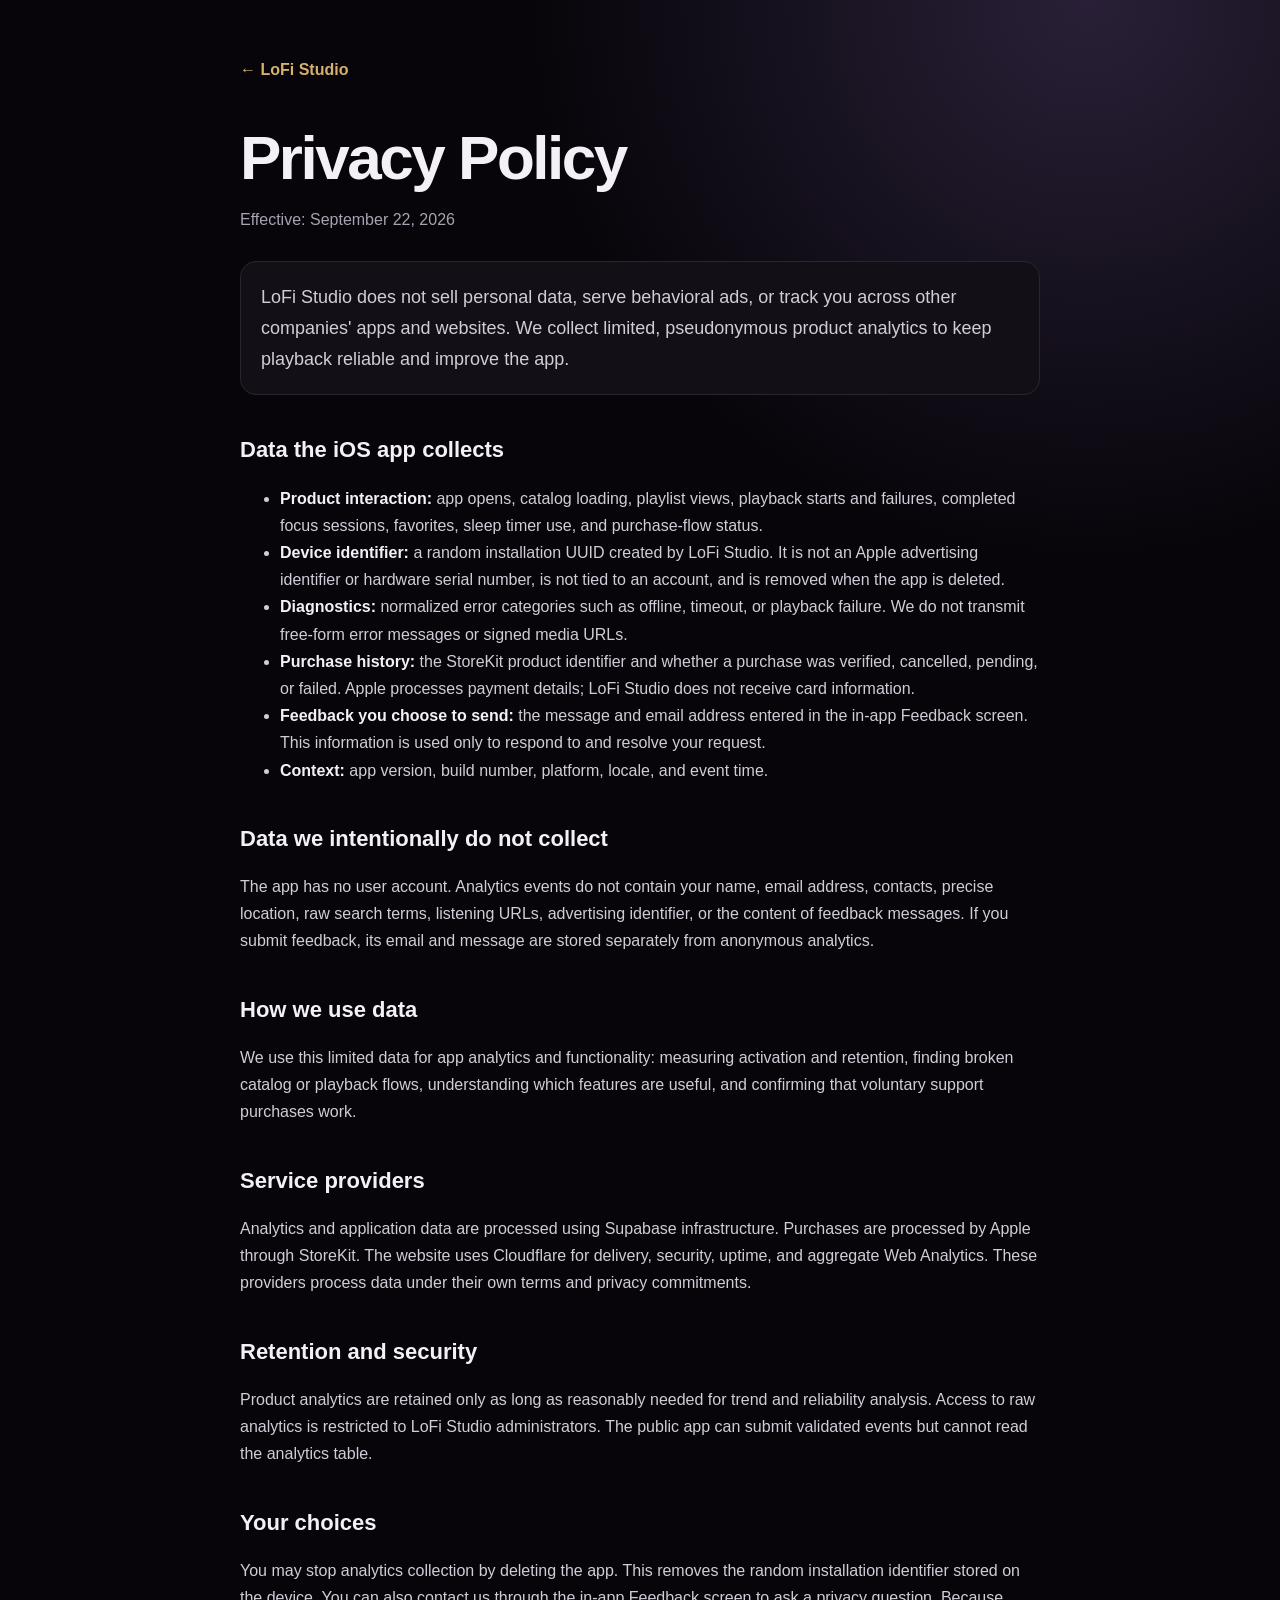
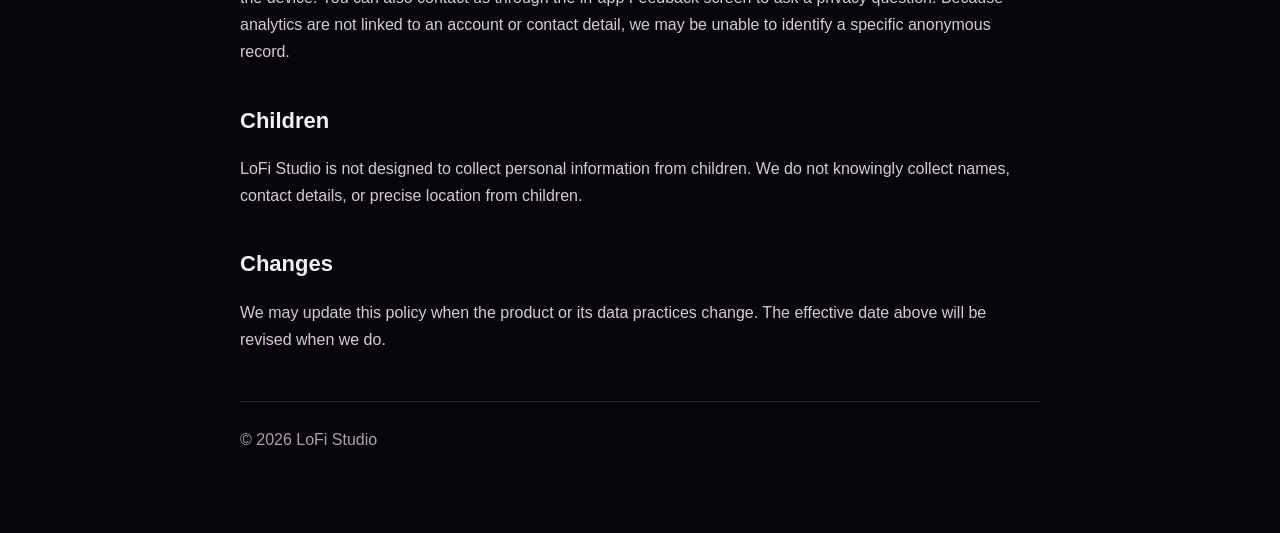
==== privacy.html @ b5f96904 "Improve focus messaging, App Store links, and privacy page" ====
<!doctype html>
<html lang="en">
<head>
    <meta charset="utf-8">
    <meta name="viewport" content="width=device-width,initial-scale=1">
    <title>Privacy Policy | LoFi Studio</title>
    <meta name="description" content="LoFi Studio privacy policy and information about anonymous product analytics.">
    <meta name="theme-color" content="#07050a">
    <link rel="canonical" href="https://lofistudio.app/privacy.html">
    <link rel="icon" type="image/png" href="https://fav.farm/🎧">
    <style>
        :root{color-scheme:dark;--bg:#07050a;--card:#121016;--text:#f4f0f7;--muted:#aaa1b1;--line:#2a2530;--accent:#d7b16b}*{box-sizing:border-box}body{margin:0;background:radial-gradient(circle at 85% 0,#292037,transparent 35rem),var(--bg);color:var(--text);font:16px/1.7 -apple-system,BlinkMacSystemFont,"Segoe UI",sans-serif}.wrap{width:min(800px,calc(100% - 32px));margin:auto;padding:56px 0 80px}a{color:var(--accent)}.back{text-decoration:none;font-weight:700}h1{font-size:clamp(38px,7vw,62px);line-height:1.05;letter-spacing:-.04em;margin:42px 0 12px}h2{font-size:22px;margin:36px 0 8px}.date{color:var(--muted)}.summary{margin:28px 0;padding:20px;border:1px solid var(--line);border-radius:16px;background:var(--card);font-size:18px}p,li{color:#d3ccd8}strong{color:var(--text)}footer{margin-top:48px;padding-top:24px;border-top:1px solid var(--line);color:var(--muted)}
    </style>
</head>
<body><main class="wrap">
    <a class="back" href="/">← LoFi Studio</a>
    <h1>Privacy Policy</h1>
    <p class="date">Effective: September 22, 2026</p>
    <p class="summary">LoFi Studio does not sell personal data, serve behavioral ads, or track you across other companies' apps and websites. We collect limited, pseudonymous product analytics to keep playback reliable and improve the app.</p>

    <h2>Data the iOS app collects</h2>
    <ul>
        <li><strong>Product interaction:</strong> app opens, catalog loading, playlist views, playback starts and failures, completed focus sessions, favorites, sleep timer use, and purchase-flow status.</li>
        <li><strong>Device identifier:</strong> a random installation UUID created by LoFi Studio. It is not an Apple advertising identifier or hardware serial number, is not tied to an account, and is removed when the app is deleted.</li>
        <li><strong>Diagnostics:</strong> normalized error categories such as offline, timeout, or playback failure. We do not transmit free-form error messages or signed media URLs.</li>
        <li><strong>Purchase history:</strong> the StoreKit product identifier and whether a purchase was verified, cancelled, pending, or failed. Apple processes payment details; LoFi Studio does not receive card information.</li>
        <li><strong>Feedback you choose to send:</strong> the message and email address entered in the in-app Feedback screen. This information is used only to respond to and resolve your request.</li>
        <li><strong>Context:</strong> app version, build number, platform, locale, and event time.</li>
    </ul>

    <h2>Data we intentionally do not collect</h2>
    <p>The app has no user account. Analytics events do not contain your name, email address, contacts, precise location, raw search terms, listening URLs, advertising identifier, or the content of feedback messages. If you submit feedback, its email and message are stored separately from anonymous analytics.</p>

    <h2>How we use data</h2>
    <p>We use this limited data for app analytics and functionality: measuring activation and retention, finding broken catalog or playback flows, understanding which features are useful, and confirming that voluntary support purchases work.</p>

    <h2>Service providers</h2>
    <p>Analytics and application data are processed using Supabase infrastructure. Purchases are processed by Apple through StoreKit. The website uses Cloudflare for delivery, security, uptime, and aggregate Web Analytics. These providers process data under their own terms and privacy commitments.</p>

    <h2>Retention and security</h2>
    <p>Product analytics are retained only as long as reasonably needed for trend and reliability analysis. Access to raw analytics is restricted to LoFi Studio administrators. The public app can submit validated events but cannot read the analytics table.</p>

    <h2>Your choices</h2>
    <p>You may stop analytics collection by deleting the app. This removes the random installation identifier stored on the device. You can also contact us through the in-app Feedback screen to ask a privacy question. Because analytics are not linked to an account or contact detail, we may be unable to identify a specific anonymous record.</p>

    <h2>Children</h2>
    <p>LoFi Studio is not designed to collect personal information from children. We do not knowingly collect names, contact details, or precise location from children.</p>

    <h2>Changes</h2>
    <p>We may update this policy when the product or its data practices change. The effective date above will be revised when we do.</p>

    <footer>© 2026 LoFi Studio</footer>
</main></body>
</html>
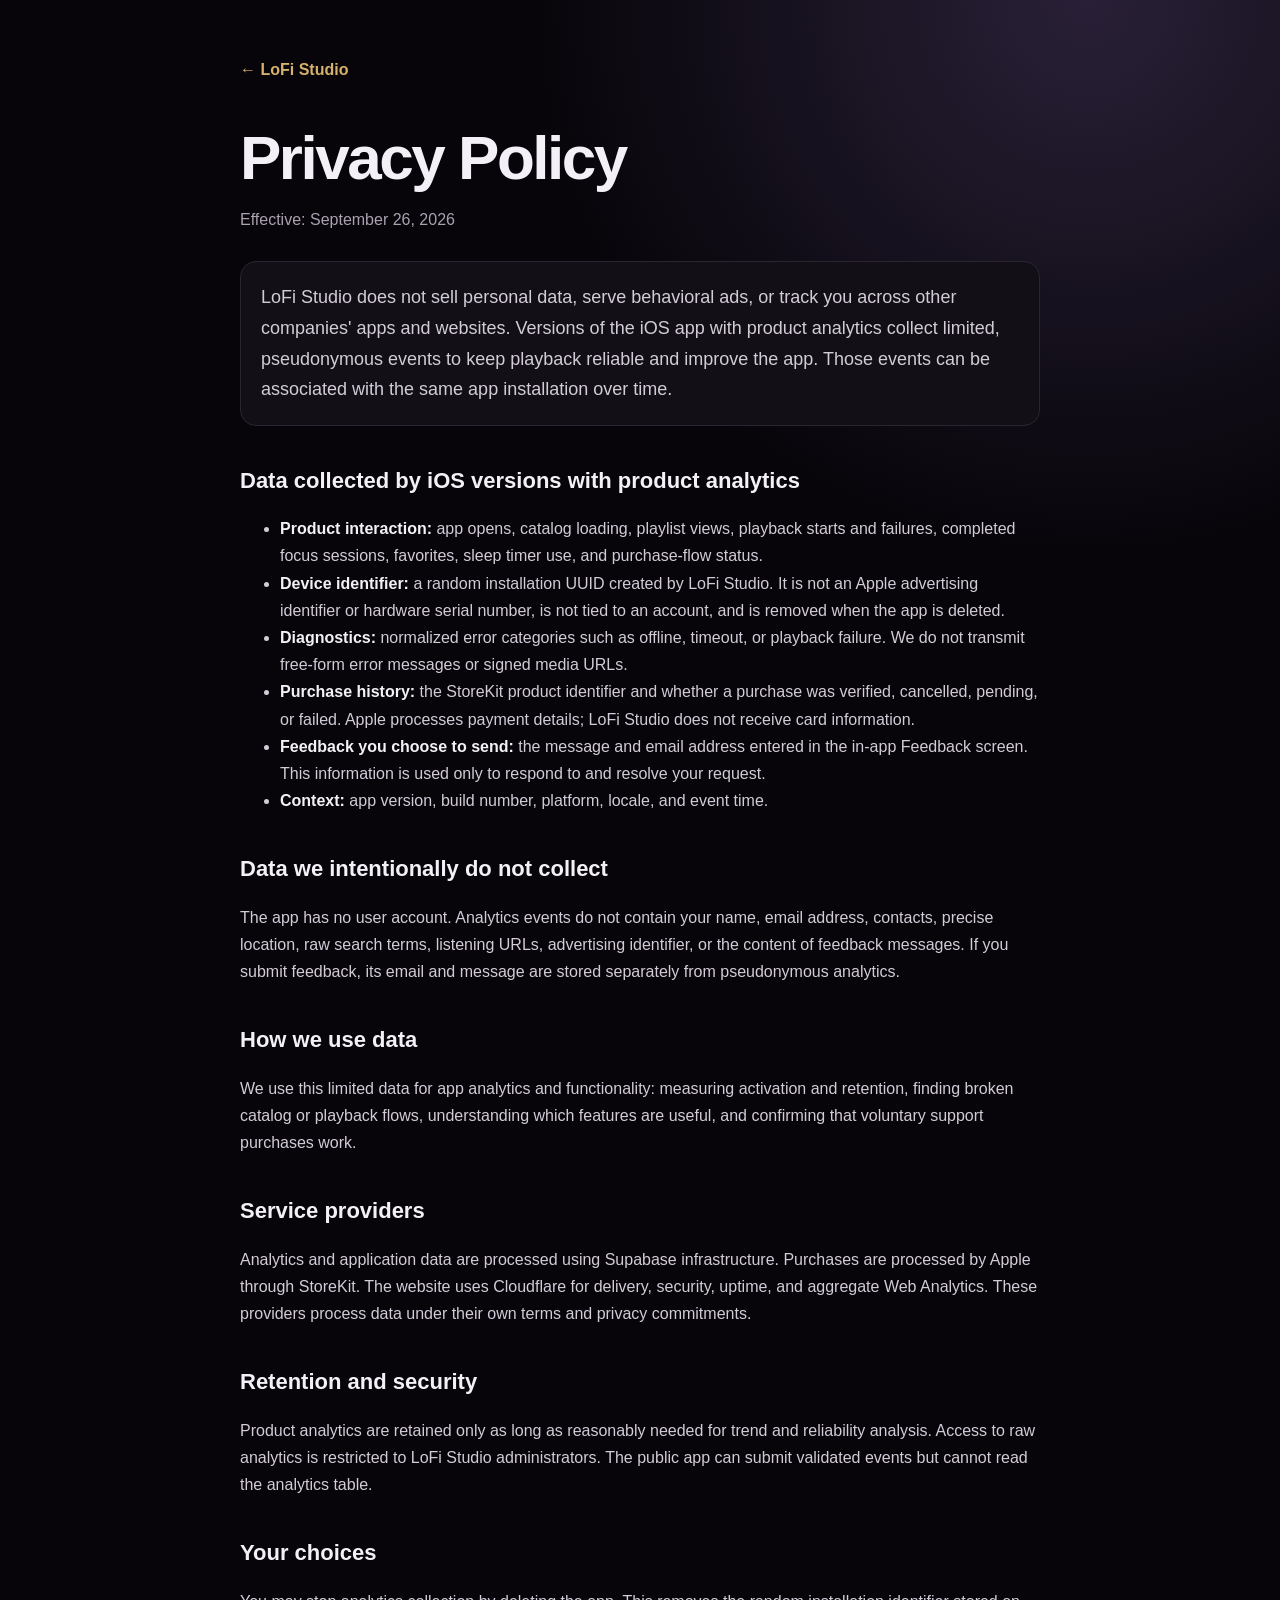
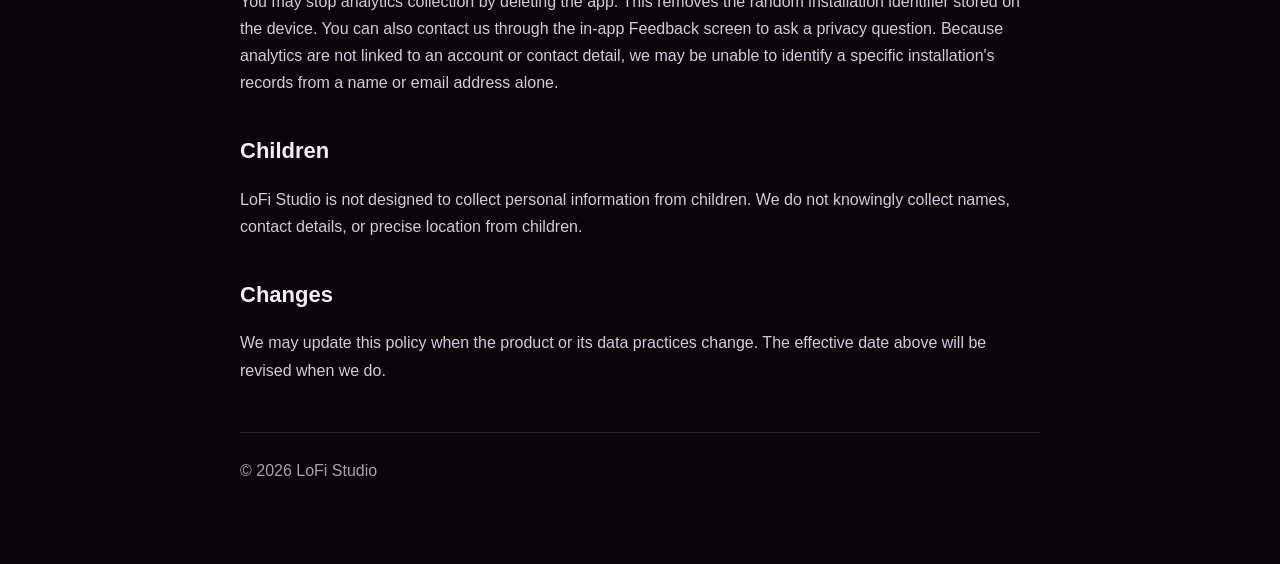
==== commit c0e391eb: "feat: publish multilingual focus and sleep landing pages" ====
--- a/privacy.html
+++ b/privacy.html
@@ -4,9 +4,9 @@
     <meta charset="utf-8">
     <meta name="viewport" content="width=device-width,initial-scale=1">
     <title>Privacy Policy | LoFi Studio</title>
-    <meta name="description" content="LoFi Studio privacy policy and information about anonymous product analytics.">
+    <meta name="description" content="LoFi Studio privacy policy and information about pseudonymous product analytics.">
     <meta name="theme-color" content="#07050a">
-    <link rel="canonical" href="https://lofistudio.app/privacy.html">
+    <link rel="canonical" href="https://lofistudio.app/privacy">
     <link rel="icon" type="image/png" href="https://fav.farm/🎧">
     <style>
         :root{color-scheme:dark;--bg:#07050a;--card:#121016;--text:#f4f0f7;--muted:#aaa1b1;--line:#2a2530;--accent:#d7b16b}*{box-sizing:border-box}body{margin:0;background:radial-gradient(circle at 85% 0,#292037,transparent 35rem),var(--bg);color:var(--text);font:16px/1.7 -apple-system,BlinkMacSystemFont,"Segoe UI",sans-serif}.wrap{width:min(800px,calc(100% - 32px));margin:auto;padding:56px 0 80px}a{color:var(--accent)}.back{text-decoration:none;font-weight:700}h1{font-size:clamp(38px,7vw,62px);line-height:1.05;letter-spacing:-.04em;margin:42px 0 12px}h2{font-size:22px;margin:36px 0 8px}.date{color:var(--muted)}.summary{margin:28px 0;padding:20px;border:1px solid var(--line);border-radius:16px;background:var(--card);font-size:18px}p,li{color:#d3ccd8}strong{color:var(--text)}footer{margin-top:48px;padding-top:24px;border-top:1px solid var(--line);color:var(--muted)}
@@ -15,10 +15,10 @@
 <body><main class="wrap">
     <a class="back" href="/">← LoFi Studio</a>
     <h1>Privacy Policy</h1>
-    <p class="date">Effective: September 22, 2026</p>
-    <p class="summary">LoFi Studio does not sell personal data, serve behavioral ads, or track you across other companies' apps and websites. We collect limited, pseudonymous product analytics to keep playback reliable and improve the app.</p>
+    <p class="date">Effective: September 26, 2026</p>
+    <p class="summary">LoFi Studio does not sell personal data, serve behavioral ads, or track you across other companies' apps and websites. Versions of the iOS app with product analytics collect limited, pseudonymous events to keep playback reliable and improve the app. Those events can be associated with the same app installation over time.</p>
 
-    <h2>Data the iOS app collects</h2>
+    <h2>Data collected by iOS versions with product analytics</h2>
     <ul>
         <li><strong>Product interaction:</strong> app opens, catalog loading, playlist views, playback starts and failures, completed focus sessions, favorites, sleep timer use, and purchase-flow status.</li>
         <li><strong>Device identifier:</strong> a random installation UUID created by LoFi Studio. It is not an Apple advertising identifier or hardware serial number, is not tied to an account, and is removed when the app is deleted.</li>
@@ -29,7 +29,7 @@
     </ul>
 
     <h2>Data we intentionally do not collect</h2>
-    <p>The app has no user account. Analytics events do not contain your name, email address, contacts, precise location, raw search terms, listening URLs, advertising identifier, or the content of feedback messages. If you submit feedback, its email and message are stored separately from anonymous analytics.</p>
+    <p>The app has no user account. Analytics events do not contain your name, email address, contacts, precise location, raw search terms, listening URLs, advertising identifier, or the content of feedback messages. If you submit feedback, its email and message are stored separately from pseudonymous analytics.</p>
 
     <h2>How we use data</h2>
     <p>We use this limited data for app analytics and functionality: measuring activation and retention, finding broken catalog or playback flows, understanding which features are useful, and confirming that voluntary support purchases work.</p>
@@ -41,7 +41,7 @@
     <p>Product analytics are retained only as long as reasonably needed for trend and reliability analysis. Access to raw analytics is restricted to LoFi Studio administrators. The public app can submit validated events but cannot read the analytics table.</p>
 
     <h2>Your choices</h2>
-    <p>You may stop analytics collection by deleting the app. This removes the random installation identifier stored on the device. You can also contact us through the in-app Feedback screen to ask a privacy question. Because analytics are not linked to an account or contact detail, we may be unable to identify a specific anonymous record.</p>
+    <p>You may stop analytics collection by deleting the app. This removes the random installation identifier stored on the device. You can also contact us through the in-app Feedback screen to ask a privacy question. Because analytics are not linked to an account or contact detail, we may be unable to identify a specific installation's records from a name or email address alone.</p>
 
     <h2>Children</h2>
     <p>LoFi Studio is not designed to collect personal information from children. We do not knowingly collect names, contact details, or precise location from children.</p>
